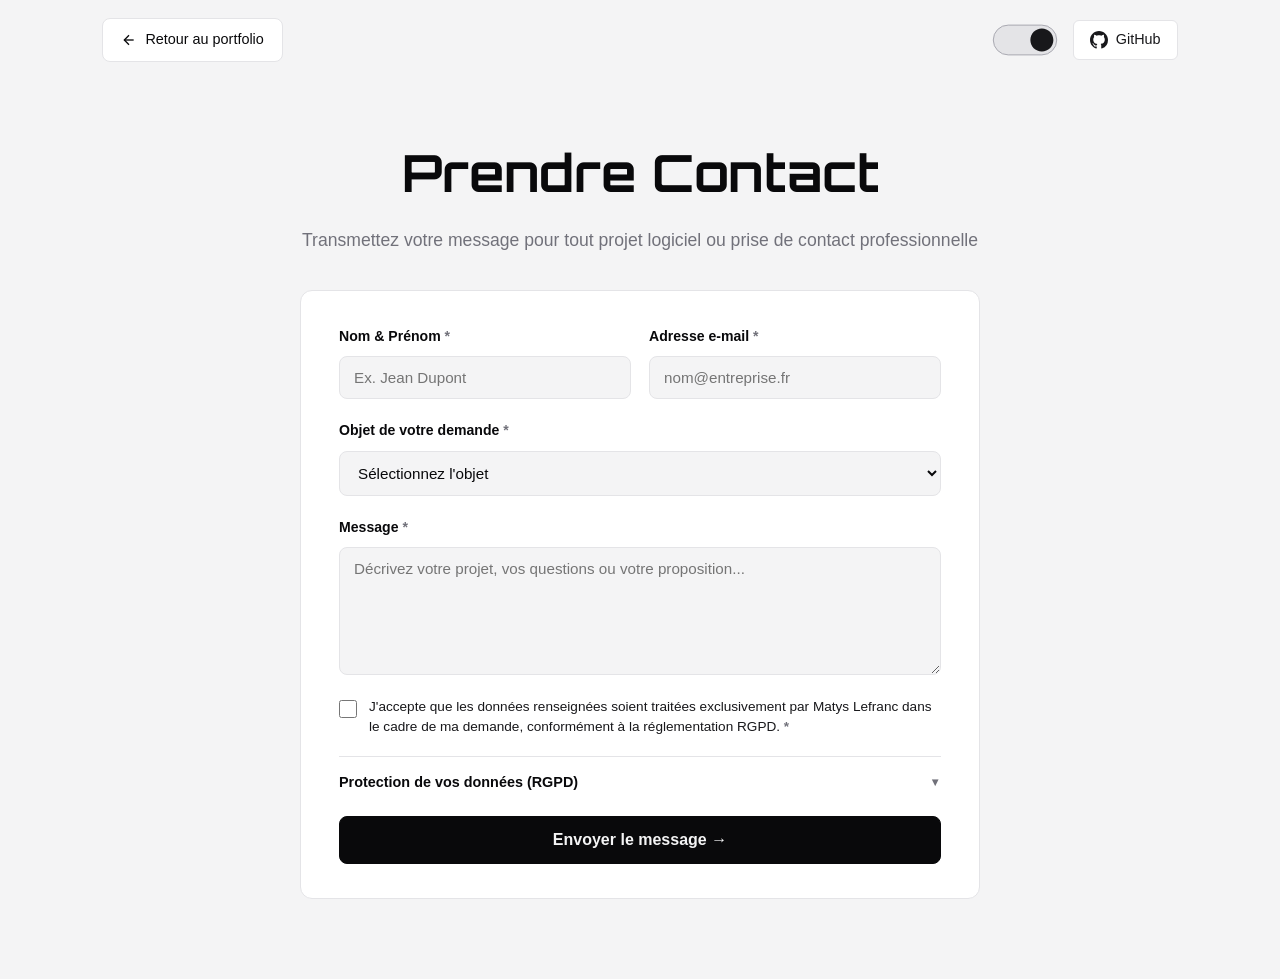
==== contact.html @ 24ade95f "feat: carrousel de competences epure, integration formulaire formsubmit et accordeon rgpd" ====
<!DOCTYPE html>
<html lang="fr">
<head>
    <meta charset="UTF-8">
    <meta name="viewport" content="width=device-width, initial-scale=1.0">
    <meta name="description" content="Formulaire de contact sécurisé et conforme RGPD — Matys Lefranc, Développeur Full-Stack & Logiciel.">
    <meta name="author" content="Matys Lefranc">
    <meta name="theme-color" content="#09090b">

    <link rel="icon" href="data:image/svg+xml,<svg xmlns='http://www.w3.org/2000/svg' viewBox='0 0 100 100'><rect width='100' height='100' rx='22' fill='%23111116'/><text x='50%' y='58%' dominant-baseline='middle' text-anchor='middle' font-family='sans-serif' font-weight='700' font-size='54' fill='%23ffffff'>M</text></svg>">

    <title>Contact & Formulaire RGPD | Matys Lefranc</title>

    <link rel="preconnect" href="https://fonts.googleapis.com">
    <link rel="preconnect" href="https://fonts.gstatic.com" crossorigin>
    <link href="https://fonts.googleapis.com/css2?family=Orbitron:wght@500;700&display=swap" rel="stylesheet">
    <link rel="stylesheet" href="style_main.css">

    <script>
        (function() {
            var saved = localStorage.getItem('theme');
            var prefersDark = window.matchMedia('(prefers-color-scheme: dark)').matches;
            var theme = saved || (prefersDark ? 'dark' : 'light');
            document.documentElement.setAttribute('data-theme', theme);
        })();
    </script>
</head>
<body>
    <header>
        <a href="index.html#contact" class="back-link" style="margin-bottom: 0;">
            <svg width="16" height="16" viewBox="0 0 24 24" fill="none" stroke="currentColor" stroke-width="2" style="vertical-align: middle;"><line x1="19" y1="12" x2="5" y2="12"></line><polyline points="12 19 5 12 12 5"></polyline></svg>
            Retour au portfolio
        </a>

        <div class="header-links">
            <button id="theme-toggle" class="robot-theme-toggle" aria-label="Changer de thème">
                <svg class="robot-switch-svg" id="mainSVG" xmlns="http://www.w3.org/2000/svg" viewBox="254 228 295 144">
                    <defs>
                        <clipPath id="panelMask">
                            <rect x="258.81" y="232.96" width="285.52" height="134.08" rx="67.04" ry="67.04" />
                        </clipPath>
                    </defs>
                    <g id="whole">
                        <rect id="panel" x="258.81" y="232.96" width="285.52" height="134.08" rx="67.04" ry="67.04" />
                        <path id="toggle" d="m425.68,300c0,28.58,23.16,51.75,51.74,51.76,28.58,0,51.75-23.16,51.76-51.74v-.02c0-28.58-23.16-51.75-51.74-51.76-28.58,0-51.75,23.16-51.76,51.74v.02Z" />
                    </g>
                    <g clip-path="url(#panelMask)">
                        <g id="bothHands">
                            <g class="robotHand" id="robotHand">
                                <path d="m207.94,347.16c-.01,4.37-3.56,7.9-7.93,7.88-.01,0-.02,0-.03,0l-28.72-.15c-20.4-.1-23.93-8.03-35.61-8.1-6.02-.03-10.87-4.93-10.84-10.95,0,0,0,0,0,0l.12-24.7c.03-5.03,3.22-9.51,7.97-11.17,4.41-1.82,8.28-4.74,11.22-8.49l.12-.12c6.13-6.66,12.98-14.18,33.19-14.1,13.63.07,18.99,4.57,18.94,14.36l50.99.25c4.38.02,7.91,3.59,7.88,7.96-.02,4.38-3.59,7.91-7.96,7.88l-39.1-.2c4.38.03,7.9,3.61,7.86,7.98s-3.61,7.9-7.98,7.86l-3.96-.02c4.38.02,7.91,3.59,7.88,7.96-.02,4.38-3.59,7.91-7.96,7.88l-3.96-.02c4.37.01,7.9,3.57,7.88,7.93,0,.01,0,.02,0,.04Z" fill="#d4d4d8"/>
                                <path d="m188.42,323.3l15.7.08" fill="none" stroke="#27272a" stroke-linecap="round" stroke-linejoin="round" stroke-width="3"/>
                                <path d="m185.16,307.44l23,.11" fill="none" stroke="#27272a" stroke-linecap="round" stroke-linejoin="round" stroke-width="3"/>
                                <path d="m184.53,339.13l15.54.08" fill="none" stroke="#27272a" stroke-linecap="round" stroke-linejoin="round" stroke-width="3"/>
                                <path d="m207.94,347.16c-.01,4.37-3.56,7.9-7.93,7.88-.01,0-.02,0-.03,0l-28.72-.15c-20.4-.1-23.93-8.03-35.61-8.1-6.02-.03-10.87-4.93-10.84-10.95,0,0,0,0,0,0l.12-24.7c.03-5.03,3.22-9.51,7.97-11.17,4.41-1.82,8.28-4.74,11.22-8.49l.12-.12c6.13-6.66,12.98-14.18,33.19-14.1,13.63.07,18.99,4.57,18.94,14.36l50.99.25c4.38.02,7.91,3.59,7.88,7.96-.02,4.38-3.59,7.91-7.96,7.88l-39.1-.2c4.38.03,7.9,3.61,7.86,7.98s-3.61,7.9-7.98,7.86l-3.96-.02c4.38.02,7.91,3.59,7.88,7.96-.02,4.38-3.59,7.91-7.96,7.88l-3.96-.02c4.37.01,7.9,3.57,7.88,7.93,0,.01,0,.02,0,.04Z" fill="none" stroke="#27272a" stroke-linecap="round" stroke-linejoin="round" stroke-width="3"/>
                                <path d="m196.35,291.65l-17.83-.09-34.3-.17" fill="none" stroke="#27272a" stroke-linecap="round" stroke-linejoin="round" stroke-width="3"/>
                                <path d="m234.2,291.94l-.08,15.73" fill="none" stroke="#27272a" stroke-linecap="round" stroke-linejoin="round" stroke-width="3"/>
                                <path d="m217.97,291.86l-.08,15.73" fill="none" stroke="#27272a" stroke-linecap="round" stroke-linejoin="round" stroke-width="3"/>
                                <path d="m187.83,278.66l-9.31,12.9" fill="none" stroke="#27272a" stroke-linecap="round" stroke-linejoin="round" stroke-width="3"/>
                                <path d="m124.93,308.71l-.14,27.73-12.36-.06.14-27.73,12.36.06Z" fill="#71717a" stroke="#27272a" stroke-linecap="round" stroke-linejoin="round" stroke-width="3"/>
                                <path d="m12.3,299.62c20.63-7.68,52.04-4.07,66.03-1.65l27.08,2.04c4.08.38,7.19,3.83,7.16,7.93l-.14,29.11c0,4.11-3.16,7.53-7.25,7.87,0,0-19.39,4.77-25.06,4.91-5.67.14-37.78,2.37-67.83-3.02v-47.19Z" fill="#ffffff"/>
                                <path d="m110.82,340.63l-.06-10.17c-.46,3.01-3.38,5.42-7.11,5.71l-27.08,1.7c-13.99,2-45.4,5.01-66.03-1.37v11.03c21.48,3.19,53.06,4.37,67.05,2.36l23.74-4.06c4.08-.32,8.09-1.22,9.49-5.21Z" fill="#f4f4f5"/>
                                <path d="m169.45,354.84c17.8-9.9,24.21-32.35,14.31-50.15-2.97-5.34-7.22-9.86-12.37-13.15l-27.18-.14v-.02s-.12.12-.12.12c-2.95,3.75-6.81,6.68-11.22,8.49-4.75,1.66-7.94,6.13-7.97,11.17l-.12,24.7c-.03,6.02,4.82,10.92,10.84,10.95,0,0,0,0,0,0,11.33.06,14.99,7.53,33.82,8.07v-.04Z" fill="#ffffff" stroke="#27272a" stroke-miterlimit="10" stroke-width="1.99"/>
                                <path d="m169.33,354.96v.03c-9.42-.28-15.04-2.28-19.73-4.22-4.68-1.94-8.44-3.82-14.1-3.85-6.02-.03-10.87-4.94-10.84-10.96l.04-8.66c.48,5.54,5.11,9.91,10.8,9.94,5.66.03,9.42,1.92,14.1,3.86s10.31,3.95,19.72,4.22v-.03c10.61-5.9,17.18-16.25,18.66-27.42,1.93,14.57-5.02,29.51-18.65,37.09Z" fill="#f4f4f5"/>
                                <path d="m171.4,291.52l-15.26-.08h0s15.26.08,15.26.08h0Z" fill="#f4f4f5" stroke="#27272a" stroke-miterlimit="10" stroke-width="1.99"/>
                                <path d="m144.22,291.39h0s.01-.01.01-.01h-.02Z" fill="#f4f4f5" stroke="#27272a" stroke-miterlimit="10" stroke-width="1.99"/>
                                <path d="m169.45,354.84c17.8-9.9,24.21-32.35,14.31-50.15-2.97-5.34-7.22-9.86-12.37-13.15l-27.18-.14v-.02s-.12.12-.12.12c-2.95,3.75-6.81,6.68-11.22,8.49-4.75,1.66-7.94,6.13-7.97,11.17l-.12,24.7c-.03,6.02,4.82,10.92,10.84,10.95,0,0,0,0,0,0,11.33.06,14.99,7.53,33.82,8.07" fill="none" stroke="#27272a" stroke-linecap="round" stroke-linejoin="round" stroke-width="3"/>
                                <path d="m12.3,299.62c20.63-7.68,52.04-4.07,66.03-1.65l27.08,2.04c4.08.38,7.19,3.83,7.16,7.93l-.14,29.11c0,4.11-3.16,7.53-7.25,7.87,0,0-19.39,4.77-25.06,4.91-5.67.14-37.78,2.37-67.83-3.02v-47.19Z" fill="none" stroke="#27272a" stroke-linecap="round" stroke-linejoin="round" stroke-width="3"/>
                            </g>
                            <g class="robotHand" id="robotHand2">
                                <g id="robotThumb">
                                    <path d="m140.4,300.32l21.95-49.78c1.98-4.22,7-6,11.21-3.98,4.21,2.02,6.02,7.08,4.04,11.3l-17.86,44.29s-8.96,5.88-19.35-1.83Z" fill="#d4d4d8" stroke="#27272a" stroke-linecap="round" stroke-linejoin="round" stroke-width="2.56"/>
                                    <path d="m140.4,300.32c7.88,4.69,17.71,6.01,19.35,1.83,2.23-5.69,7.32-18.71,7.32-18.71-.34-.48-8.08-10.16-17-4.97l-9.66,21.85Z" fill="#d4d4d8" stroke="#27272a" stroke-linecap="round" stroke-linejoin="round" stroke-width="2.56"/>
                                    <path d="m173.78,267.42c-4.02-6.5-9.2-8.94-15.42-7.81" fill="none" stroke="#27272a" stroke-linecap="round" stroke-linejoin="round" stroke-width="2.56"/>
                                </g>
                                <polyline points="196.35 291.65 178.52 291.56 144.23 291.39 144.22 291.39" fill="none" stroke="#27272a" stroke-linecap="round" stroke-linejoin="round" stroke-width="3"/>
                                <path d="m171.4,291.52l-15.26-.08h0s15.26.08,15.26.08h0Z" fill="#f4f4f5" stroke="#27272a" stroke-miterlimit="10" stroke-width="1.99"/>
                                <path d="m144.22,291.39h0s.01-.01.01-.01h-.02Z" fill="#f4f4f5" stroke="#27272a" stroke-miterlimit="10" stroke-width="1.99"/>
                                <g id="robotThumbArm">
                                    <path d="m207.94,347.16c-.01,4.37-3.56,7.9-7.93,7.88-.01,0-.02,0-.03,0l-28.72-.15c-20.4-.1-23.93-8.03-35.61-8.1-6.02-.03-10.87-4.93-10.84-10.95,0,0,0,0,0,0l.12-24.7c.03-5.03,3.22-9.51,7.97-11.17,4.41-1.82,8.28-4.74,11.22-8.49l.12-.12c16.66.11,38.94.27,52.13.26l8.99.25c4.38.02,7.91,3.59,7.88,7.96-.02,4.38-3.59,7.91-7.96,7.88l2.9-.2c4.38.03,7.9,3.61,7.86,7.98s-3.61,7.9-7.98,7.86l-3.96-.02c4.38.02,7.91,3.59,7.88,7.96-.02,4.38-3.59,7.91-7.96,7.88l-3.96-.02c4.37.01,7.9,3.57,7.88,7.93,0,.01,0,.02,0,.04Z" fill="#d4d4d8"/>
                                <path d="m188.42,323.3l15.7.08" fill="none" stroke="#27272a" stroke-linecap="round" stroke-linejoin="round" stroke-width="3"/>
                                <path d="m185.16,307.44l23,.11" fill="none" stroke="#27272a" stroke-linecap="round" stroke-linejoin="round" stroke-width="3"/>
                                <path d="m184.53,339.13l15.54.08" fill="none" stroke="#27272a" stroke-linecap="round" stroke-linejoin="round" stroke-width="3"/>
                                <path d="m124.93,308.71l-.14,27.73-12.36-.06.14-27.73,12.36.06Z" fill="#71717a" stroke="#27272a" stroke-linecap="round" stroke-linejoin="round" stroke-width="3"/>
                                <path d="m12.3,299.62c20.63-7.68,52.04-4.07,66.03-1.65l27.08,2.04c4.08.38,7.19,3.83,7.16,7.93l-.14,29.11c0,4.11-3.16,7.53-7.25,7.87,0,0-19.39,4.77-25.06,4.91-5.67.14-37.78,2.37-67.83-3.02v-47.19Z" fill="#ffffff"/>
                                <path d="m110.82,340.63l-.06-10.17c-.46,3.01-3.38,5.42-7.11,5.71l-27.08,1.7c-13.99,2-45.4,5.01-66.03-1.37v11.03c21.48,3.19,53.06,4.37,67.05,2.36l23.74-4.06c4.08-.32,8.09-1.22,9.49-5.21Z" fill="#f4f4f5"/>
                                </g>
                            </g>
                        </g>
                    </g>
                </svg>
            </button>
            <a href="https://github.com/MATYS9823" target="_blank" rel="noopener noreferrer" class="header-github-link">
                <svg width="18" height="18" viewBox="0 0 24 24" fill="currentColor"><path d="M12 0C5.37 0 0 5.37 0 12c0 5.31 3.435 9.795 8.205 11.385.6.105.825-.255.825-.57 0-.285-.015-1.23-.015-2.235-3.015.555-3.795-.735-4.035-1.41-.135-.345-.72-1.41-1.23-1.695-.42-.225-1.02-.78-.015-.795.945-.015 1.62.87 1.845 1.23 1.08 1.815 2.805 1.305 3.495.99.105-.78.42-1.305.765-1.605-2.67-.3-5.46-1.335-5.46-5.925 0-1.305.465-2.385 1.23-3.225-.12-.3-.54-1.53.12-3.18 0 0 1.005-.315 3.3 1.23.96-.27 1.98-.405 3-.405s2.04.135 3 .405c2.295-1.56 3.3-1.23 3.3-1.23.66 1.65.24 2.88.12 3.18.765.84 1.23 1.905 1.23 3.225 0 4.605-2.805 5.625-5.475 5.925.435.375.81 1.095.81 2.22 0 1.605-.015 2.895-.015 3.3 0 .315.225.69.825.57A12.02 12.02 0 0024 12c0-6.63-5.37-12-12-12z"/></svg>
                GitHub
            </a>
        </div>
    </header>

    <div class="container contact-page-container">
        <div class="project-hero-header">
            <h1 class="project-main-title">Prendre Contact</h1>
            <p class="subtitle">Transmettez votre message pour tout projet logiciel ou prise de contact professionnelle</p>
        </div>

        <div class="contact-form-wrapper">
            <div class="contact-form-card">
                <form id="contact-form" action="https://formsubmit.co/ajax/matys0pro@gmail.com" method="POST" novalidate>
                    <input type="hidden" name="_captcha" value="false">
                    <input type="hidden" name="_template" value="table">
                    <input type="hidden" name="_subject" value="Nouveau message depuis le portfolio — Matys Lefranc">
                    <div class="form-row">
                        <div class="form-group">
                            <label for="form-name">Nom & Prénom <span class="required-mark">*</span></label>
                            <input type="text" id="form-name" name="name" required placeholder="Ex. Jean Dupont" autocomplete="name">
                        </div>

                        <div class="form-group">
                            <label for="form-email">Adresse e-mail <span class="required-mark">*</span></label>
                            <input type="email" id="form-email" name="email" required placeholder="nom@entreprise.fr" autocomplete="email">
                        </div>
                    </div>

                    <div class="form-group">
                        <label for="form-subject">Objet de votre demande <span class="required-mark">*</span></label>
                        <select id="form-subject" name="subject" required>
                            <option value="" disabled selected>Sélectionnez l'objet</option>
                            <option value="projet">Collaboration sur un projet technique</option>
                            <option value="stage">Proposition de stage</option>
                            <option value="alternance">Opportunité d'alternance</option>
                            <option value="autre">Autre demande professionnelle</option>
                        </select>
                    </div>

                    <div class="form-group">
                        <label for="form-message">Message <span class="required-mark">*</span></label>
                        <textarea id="form-message" name="message" rows="6" required placeholder="Décrivez votre projet, vos questions ou votre proposition..."></textarea>
                    </div>

                    <div class="form-checkbox-group">
                        <input type="checkbox" id="rgpd-consent" name="rgpd_consent" required>
                        <label for="rgpd-consent">
                            J'accepte que les données renseignées soient traitées exclusivement par Matys Lefranc dans le cadre de ma demande, conformément à la réglementation RGPD. <span class="required-mark">*</span>
                        </label>
                    </div>

                    <details class="rgpd-accordion">
                        <summary class="rgpd-summary">
                            <span>Protection de vos données (RGPD)</span>
                            <span class="rgpd-arrow">▼</span>
                        </summary>
                        <div class="rgpd-details-content">
                            <p><strong>Responsable du traitement :</strong> Matys Lefranc (Étudiant BUT Informatique, IUT 2 Grenoble).</p>
                            <p><strong>Finalité :</strong> Traitement et réponse exclusive aux sollicitations transmises via ce formulaire.</p>
                            <p><strong>Non-transmission :</strong> Aucune donnée n'est cédée, vendue ou transmise à un tiers ni exploitée commercialement.</p>
                            <p><strong>Durée de conservation :</strong> Les données sont conservées uniquement le temps nécessaire aux échanges (1 an maximum).</p>
                            <p><strong>Vos droits :</strong> Droit d'accès, de rectification et d'effacement sur simple demande par e-mail à <code>matys0pro@gmail.com</code>.</p>
                        </div>
                    </details>

                    <div class="form-actions">
                        <button type="submit" class="btn btn-primary btn-submit" id="submit-btn">
                            Envoyer le message →
                        </button>
                    </div>

                    <div id="form-feedback" class="form-feedback" aria-live="polite"></div>
                </form>
            </div>
        </div>
    </div>

    <script src="https://cdn.jsdelivr.net/npm/gsap@3.12.5/dist/gsap.min.js"></script>
    <script src="script.js"></script>
</body>
</html>
---- style_main.css ----
:root {
    --bg: #09090b;
    --bg-secondary: #121214;
    --card-bg: #121215;
    --card-hover-bg: #18181b;
    --card-border: #232326;
    --card-hover-border: #3f3f46;
    --accent: #ffffff;
    --accent-subtle: #e4e4e7;
    --muted: #a1a1aa;
    --text: #e4e4e7;
    --text-strong: #ffffff;
    --badge-bg: #18181b;
    --badge-border: #27272a;
    --header-bg: #09090b;
    --panel-bg: #18181b;
    --panel-border: #3f3f46;
    --toggle-fill: #ffffff;
    --transition: all 0.22s cubic-bezier(0.16, 1, 0.3, 1);
}

html[data-theme="light"] {
    color-scheme: light;
    --bg: #f4f4f5;
    --bg-secondary: #e4e4e7;
    --card-bg: #ffffff;
    --card-hover-bg: #fafafa;
    --card-border: #e4e4e7;
    --card-hover-border: #a1a1aa;
    --accent: #09090b;
    --accent-subtle: #27272a;
    --muted: #71717a;
    --text: #18181b;
    --text-strong: #09090b;
    --badge-bg: #f4f4f5;
    --badge-border: #e4e4e7;
    --header-bg: #f4f4f5;
    --panel-bg: #e4e4e7;
    --panel-border: #a1a1aa;
    --toggle-fill: #18181b;
}

*, *::before, *::after {
    margin: 0;
    padding: 0;
    box-sizing: border-box;
}

html {
    scroll-behavior: smooth;
    color-scheme: dark;
}

html[data-theme="light"] {
    color-scheme: light;
}

body {
    background-color: var(--bg);
    color: var(--text);
    font-family: -apple-system, BlinkMacSystemFont, "Segoe UI", Roboto, "Helvetica Neue", Arial, sans-serif;
    line-height: 1.65;
    overflow-x: hidden;
    position: relative;
}

main, header, footer, .container {
    position: relative;
    z-index: 1;
}

header {
    padding: 18px 8%;
    display: flex;
    justify-content: space-between;
    align-items: center;
    background-color: var(--header-bg);
    border-bottom: none;
    position: sticky;
    top: 0;
    z-index: 1000;
}

.logo-container {
    display: flex;
    align-items: center;
    gap: 14px;
    text-decoration: none;
    color: inherit;
}

.logo-box {
    width: 36px;
    height: 36px;
    display: flex;
    align-items: center;
    justify-content: center;
    border: 1px solid var(--card-border);
    border-radius: 8px;
    font-family: 'Orbitron', sans-serif;
    font-size: 1.1rem;
    font-weight: 700;
    color: var(--text-strong);
    background: var(--card-bg);
    transition: var(--transition);
}

.logo-container:hover .logo-box {
    border-color: var(--card-hover-border);
}

.logo-text {
    font-family: 'Orbitron', sans-serif;
    letter-spacing: 2px;
    font-size: 0.95rem;
    font-weight: 600;
    color: var(--text-strong);
}

.header-links {
    display: flex;
    align-items: center;
    gap: 14px;
}

.robot-theme-toggle {
    display: inline-flex;
    align-items: center;
    justify-content: center;
    width: 68px;
    height: 32px;
    background: transparent;
    border: none;
    padding: 0;
    cursor: pointer;
    -webkit-tap-highlight-color: transparent;
    outline: none;
}

.robot-switch-svg {
    width: 100%;
    height: 100%;
    overflow: visible;
}

#panel {
    fill: var(--panel-bg);
    stroke: var(--panel-border);
    stroke-width: 4px;
    transition: fill 0.25s ease, stroke 0.25s ease;
}

#toggle {
    fill: var(--toggle-fill);
    cursor: pointer;
    transition: fill 0.25s ease;
}

#robotHand2 {
    opacity: 0;
}

.header-github-link {
    display: inline-flex;
    align-items: center;
    gap: 8px;
    color: var(--text);
    text-decoration: none;
    font-size: 0.9rem;
    font-weight: 500;
    padding: 7px 16px;
    border-radius: 6px;
    border: 1px solid var(--card-border);
    background: var(--card-bg);
    transition: var(--transition);
}

.header-github-link:hover {
    color: var(--text-strong);
    border-color: var(--card-hover-border);
    background: var(--card-hover-bg);
}

.dot-nav {
    position: fixed;
    right: 25px;
    top: 50%;
    transform: translateY(-50%);
    z-index: 2000;
}

.dot-nav ul {
    list-style: none;
    display: flex;
    flex-direction: column;
    gap: 18px;
}

.dot-nav a {
    display: flex;
    align-items: center;
    justify-content: flex-end;
    text-decoration: none;
    padding: 4px;
}

.dot-label {
    color: var(--text);
    background: var(--card-bg);
    padding: 5px 12px;
    border-radius: 6px;
    margin-right: 14px;
    font-size: 0.8rem;
    font-weight: 500;
    opacity: 0;
    transform: translateX(12px);
    transition: var(--transition);
    border: 1px solid var(--card-border);
    pointer-events: none;
    white-space: nowrap;
}

.dot {
    width: 8px;
    height: 8px;
    background-color: var(--muted);
    border-radius: 50%;
    opacity: 0.4;
    transition: var(--transition);
}

.dot-nav a:hover .dot-label {
    opacity: 1;
    transform: translateX(0);
}

.dot-nav a:hover .dot {
    opacity: 0.8;
    transform: scale(1.2);
}

.dot-nav a.active .dot {
    background-color: var(--accent);
    opacity: 1;
    transform: scale(1.4);
}

.hero {
    min-height: 75vh;
    display: flex;
    align-items: center;
    justify-content: center;
    padding: 50px 8%;
    text-align: center;
}

.hero-content {
    max-width: 950px;
    margin: 0 auto;
}

.hero h1 {
    font-family: 'Orbitron', sans-serif;
    font-size: clamp(2.4rem, 6vw, 4.4rem);
    font-weight: 700;
    text-transform: uppercase;
    letter-spacing: 3px;
    line-height: 1.15;
    margin-bottom: 24px;
    color: var(--text-strong);
}

.hero-description {
    font-size: 1.08rem;
    color: var(--muted);
    margin-bottom: 35px;
    line-height: 1.75;
    max-width: 720px;
    margin-left: auto;
    margin-right: auto;
}

.hero-cta {
    display: flex;
    gap: 16px;
    justify-content: center;
    flex-wrap: wrap;
}

.btn {
    display: inline-flex;
    align-items: center;
    justify-content: center;
    gap: 8px;
    padding: 12px 28px;
    border-radius: 8px;
    text-decoration: none;
    font-weight: 600;
    font-size: 0.95rem;
    transition: var(--transition);
    cursor: pointer;
    border: 1px solid transparent;
}

.btn-primary {
    background-color: var(--text-strong);
    color: var(--bg);
    border-color: var(--text-strong);
}

.btn-primary:hover {
    opacity: 0.92;
    transform: translateY(-2px);
}

.btn-secondary {
    background: var(--card-bg);
    color: var(--text-strong);
    border-color: var(--card-border);
}

.btn-secondary:hover {
    background: var(--card-hover-bg);
    border-color: var(--card-hover-border);
}

.section-container {
    max-width: 1240px;
    margin: 0 auto;
    padding: 0 6%;
}

.about-section,
.specialization-section,
.projects-section,
.skills-section,
.contact-section {
    padding: 70px 0;
    border-top: none;
}

.section-title {
    font-family: 'Orbitron', sans-serif;
    font-size: clamp(1.8rem, 4vw, 2.5rem);
    font-weight: 700;
    text-transform: uppercase;
    letter-spacing: 2px;
    color: var(--text-strong);
    text-align: center;
    margin-bottom: 45px;
    position: relative;
}

.about-grid {
    display: grid;
    grid-template-columns: 1.2fr 0.8fr;
    gap: 40px;
    align-items: center;
}

.about-text p {
    color: var(--text);
    line-height: 1.8;
    margin-bottom: 18px;
    font-size: 1.02rem;
}

.about-text strong {
    color: var(--text-strong);
}

.about-highlights {
    display: grid;
    grid-template-columns: 1fr 1fr;
    gap: 16px;
}

.highlight-card {
    background: var(--card-bg);
    border: 1px solid var(--card-border);
    padding: 24px 20px;
    border-radius: 10px;
    text-align: center;
    transition: var(--transition);
}

.highlight-card:hover {
    border-color: var(--card-hover-border);
    background: var(--card-hover-bg);
}

.highlight-number {
    font-family: 'Orbitron', sans-serif;
    font-size: 2rem;
    font-weight: 700;
    color: var(--text-strong);
    display: block;
    margin-bottom: 6px;
}

.highlight-label {
    color: var(--muted);
    font-size: 0.85rem;
    font-weight: 500;
}

.spec-grid,
.skills-grid,
.contact-grid {
    display: grid;
    grid-template-columns: repeat(auto-fit, minmax(280px, 1fr));
    gap: 20px;
}

.projects-grid {
    display: grid;
    grid-template-columns: repeat(2, 1fr);
    gap: 20px;
}

.spec-card,
.project-card,
.skill-category,
.contact-card {
    background: var(--card-bg);
    border: 1px solid var(--card-border);
    padding: 22px 24px;
    border-radius: 10px;
    transition: var(--transition);
    display: flex;
    flex-direction: column;
    text-align: left;
    position: relative;
}

.spec-card:hover {
    border-color: var(--card-hover-border);
}

.project-card:hover {
    border-color: var(--card-hover-border);
    box-shadow: 0 4px 14px rgba(0, 0, 0, 0.12);
}

.skill-category:hover {
    border-color: var(--card-hover-border);
}

.contact-card:hover {
    border-color: var(--card-hover-border);
}

.spec-card h3,
.project-card h3,
.skill-category h3,
.contact-card h3 {
    color: var(--text-strong);
    font-size: 1.15rem;
    font-weight: 600;
    margin-bottom: 10px;
    line-height: 1.35;
}

.spec-card p,
.project-description,
.contact-card p {
    color: var(--muted);
    font-size: 0.9rem;
    line-height: 1.55;
    margin-bottom: 14px;
    flex-grow: 1;
}

.spec-techs {
    color: var(--accent-subtle);
    font-size: 0.82rem;
    font-weight: 500;
    padding-top: 12px;
}

.project-card.featured {
    grid-column: 1 / -1;
    border-color: var(--card-hover-border);
    background: var(--card-bg);
    padding: 24px 28px;
}

.project-card.featured .featured-inner {
    display: grid;
    grid-template-columns: 1.4fr 1fr;
    gap: 26px;
    align-items: center;
}

.featured-ribbon {
    display: inline-flex;
    align-items: center;
    gap: 6px;
    font-size: 0.7rem;
    font-weight: 600;
    text-transform: uppercase;
    letter-spacing: 1px;
    color: var(--text-strong);
    background: var(--badge-bg);
    border: 1px solid var(--card-border);
    padding: 3px 9px;
    border-radius: 4px;
    margin-bottom: 12px;
    width: fit-content;
}

.featured-highlights {
    list-style: none;
    padding: 0;
    margin: 0 0 16px 0;
}

.featured-highlights li {
    font-size: 0.86rem;
    color: var(--text);
    padding: 5px 0;
    position: relative;
    padding-left: 14px;
}

.featured-highlights li::before {
    content: "•";
    position: absolute;
    left: 0;
    color: var(--muted);
}

.project-header {
    display: flex;
    justify-content: space-between;
    align-items: flex-start;
    gap: 10px;
    margin-bottom: 8px;
}

.project-header h3 {
    margin: 0;
    font-size: 1.15rem;
    flex: 1;
}

.project-type {
    background: var(--badge-bg);
    color: var(--muted);
    padding: 3px 8px;
    border-radius: 4px;
    font-size: 0.72rem;
    font-weight: 600;
    letter-spacing: 0.5px;
    white-space: nowrap;
    border: 1px solid var(--badge-border);
}

.tech-stack {
    display: flex;
    flex-wrap: wrap;
    gap: 6px;
    margin-bottom: 14px;
}

.tech-badge {
    background: var(--badge-bg);
    color: var(--text);
    padding: 3px 8px;
    border-radius: 4px;
    font-size: 0.74rem;
    font-weight: 500;
    border: 1px solid var(--badge-border);
    transition: var(--transition);
    display: inline-flex;
    align-items: center;
    gap: 6px;
}

.tech-badge i {
    font-size: 0.95rem;
    color: currentColor;
    display: inline-flex;
    align-items: center;
    justify-content: center;
    line-height: 1;
}

.tech-badge:hover {
    border-color: var(--card-hover-border);
    color: var(--text-strong);
}

.project-links {
    display: flex;
    gap: 10px;
    flex-wrap: wrap;
    margin-top: auto;
    padding-top: 12px;
}

.project-link {
    display: inline-flex;
    align-items: center;
    gap: 6px;
    color: var(--text-strong);
    text-decoration: none;
    font-size: 0.84rem;
    font-weight: 600;
    padding: 7px 15px;
    border: 1px solid var(--card-border);
    border-radius: 6px;
    background: var(--card-bg);
    transition: var(--transition);
}

.project-link:hover {
    border-color: var(--card-hover-border);
    background: var(--card-hover-bg);
}

.project-link.primary {
    background: var(--badge-bg);
    border-color: var(--card-hover-border);
    color: var(--text-strong);
}

.project-link.primary:hover {
    background: var(--card-hover-bg);
}

.skill-badges {
    display: flex;
    flex-wrap: wrap;
    gap: 8px;
}

.skill-badge {
    background: var(--badge-bg);
    color: var(--text);
    padding: 7px 13px;
    border-radius: 8px;
    font-size: 0.85rem;
    font-weight: 500;
    border: 1px solid var(--badge-border);
    transition: var(--transition);
    display: inline-flex;
    align-items: center;
    gap: 8px;
}

.skill-badge i {
    font-size: 1.15rem;
    color: currentColor;
    display: inline-flex;
    align-items: center;
    justify-content: center;
    line-height: 1;
}

.skill-badge:hover {
    border-color: var(--card-hover-border);
    color: var(--text-strong);
    background: var(--card-hover-bg);
}

.carousel-tabs {
    display: flex;
    gap: 10px;
    margin-bottom: 28px;
    flex-wrap: wrap;
    justify-content: center;
}

.carousel-tab {
    background: var(--card-bg);
    border: 1px solid var(--card-border);
    color: var(--muted);
    padding: 10px 20px;
    border-radius: 8px;
    font-size: 0.9rem;
    font-weight: 600;
    cursor: pointer;
    transition: var(--transition);
}

.carousel-tab:hover {
    border-color: var(--card-hover-border);
    color: var(--text-strong);
}

.carousel-tab.active {
    background: var(--text-strong);
    color: var(--bg);
    border-color: var(--text-strong);
}

.skills-carousel-wrapper {
    overflow: hidden;
    position: relative;
    border-radius: 12px;
    border: 1px solid var(--card-border);
    background: var(--card-bg);
}

.skills-carousel-track {
    display: flex;
    transition: transform 0.4s cubic-bezier(0.16, 1, 0.3, 1);
    will-change: transform;
}

.skills-slide {
    min-width: 100%;
    flex-shrink: 0;
    box-sizing: border-box;
    padding: 34px 38px;
    display: flex;
    flex-direction: column;
}

.slide-header {
    margin-bottom: 24px;
}

.slide-info h3 {
    font-size: 1.3rem;
    font-weight: 700;
    color: var(--text-strong);
    margin-bottom: 5px;
}

.slide-info p {
    color: var(--muted);
    font-size: 0.9rem;
    line-height: 1.5;
}

.contact-hub-grid {
    display: grid;
    grid-template-columns: 1.25fr 0.95fr;
    gap: 26px;
    align-items: stretch;
}

.contact-main-card {
    background: var(--card-bg);
    border: 1px solid var(--card-border);
    border-radius: 12px;
    padding: 36px;
    display: flex;
    flex-direction: column;
    justify-content: space-between;
    transition: var(--transition);
}

.contact-main-card:hover {
    border-color: var(--card-hover-border);
}

.contact-main-card h3 {
    font-family: 'Orbitron', sans-serif;
    font-size: 1.5rem;
    color: var(--text-strong);
    margin-bottom: 12px;
}

.contact-main-card p {
    color: var(--muted);
    line-height: 1.65;
    margin-bottom: 28px;
    font-size: 0.98rem;
}

.contact-actions-row {
    display: flex;
    gap: 14px;
    flex-wrap: wrap;
}

.contact-side-cards {
    display: flex;
    flex-direction: column;
    gap: 12px;
}

.contact-action-card {
    display: flex;
    align-items: center;
    gap: 16px;
    background: var(--card-bg);
    border: 1px solid var(--card-border);
    border-radius: 10px;
    padding: 16px 20px;
    text-decoration: none;
    transition: var(--transition);
    color: var(--text);
}

.contact-action-card:hover {
    border-color: var(--card-hover-border);
    background: var(--card-hover-bg);
    transform: translateY(-2px);
}

.action-card-icon {
    width: 40px;
    height: 40px;
    border-radius: 8px;
    background: var(--badge-bg);
    border: 1px solid var(--badge-border);
    display: flex;
    align-items: center;
    justify-content: center;
    color: var(--text-strong);
    flex-shrink: 0;
}

.action-card-content {
    display: flex;
    flex-direction: column;
    flex-grow: 1;
    overflow: hidden;
}

.action-card-label {
    font-size: 0.72rem;
    text-transform: uppercase;
    letter-spacing: 0.5px;
    color: var(--muted);
    font-weight: 600;
    margin-bottom: 2px;
}

.action-card-value {
    font-size: 0.92rem;
    color: var(--text-strong);
    font-weight: 500;
    overflow: hidden;
    text-overflow: ellipsis;
    white-space: nowrap;
}

.action-card-arrow {
    font-size: 1.1rem;
    color: var(--muted);
    transition: var(--transition);
}

.contact-action-card:hover .action-card-arrow {
    color: var(--text-strong);
    transform: translate(2px, -2px);
}

.contact-page-container {
    max-width: 900px;
    margin: 0 auto;
    padding: 50px 24px 80px;
}

.contact-form-wrapper {
    max-width: 680px;
    margin: 0 auto;
}

.contact-form-card {
    background: var(--card-bg);
    border: 1px solid var(--card-border);
    border-radius: 12px;
    padding: 34px 38px;
}

.form-row {
    display: grid;
    grid-template-columns: 1fr 1fr;
    gap: 18px;
}

.form-group {
    margin-bottom: 20px;
    display: flex;
    flex-direction: column;
    gap: 8px;
}

.form-group label {
    font-size: 0.88rem;
    font-weight: 600;
    color: var(--text-strong);
}

.required-mark {
    color: var(--muted);
    font-weight: 700;
}

.form-group input,
.form-group select,
.form-group textarea {
    background: var(--badge-bg);
    border: 1px solid var(--card-border);
    color: var(--text-strong);
    font-family: inherit;
    font-size: 0.95rem;
    padding: 12px 14px;
    border-radius: 8px;
    transition: var(--transition);
    outline: none;
    width: 100%;
    box-sizing: border-box;
}

.form-group input:focus,
.form-group select:focus,
.form-group textarea:focus {
    border-color: var(--card-hover-border);
    background: var(--card-hover-bg);
}

.form-group select option {
    background: var(--card-bg);
    color: var(--text-strong);
}

.form-checkbox-group {
    display: flex;
    align-items: flex-start;
    gap: 12px;
    margin: 22px 0 16px;
    font-size: 0.85rem;
    color: var(--muted);
    line-height: 1.5;
}

.form-checkbox-group input[type="checkbox"] {
    margin-top: 3px;
    width: 18px;
    height: 18px;
    accent-color: var(--text-strong);
    cursor: pointer;
    flex-shrink: 0;
}

.form-checkbox-group label {
    cursor: pointer;
    color: var(--text);
}

.rgpd-accordion {
    margin: 18px 0 22px;
    padding-top: 14px;
    border-top: 1px solid var(--card-border);
}

.rgpd-summary {
    display: flex;
    align-items: center;
    justify-content: space-between;
    cursor: pointer;
    font-size: 0.9rem;
    font-weight: 600;
    color: var(--text-strong);
    list-style: none;
    user-select: none;
}

.rgpd-summary::-webkit-details-marker {
    display: none;
}

.rgpd-arrow {
    font-size: 0.72rem;
    transition: transform 0.2s ease;
    color: var(--muted);
}

.rgpd-accordion[open] .rgpd-arrow {
    transform: rotate(180deg);
}

.rgpd-details-content {
    margin-top: 14px;
    display: flex;
    flex-direction: column;
    gap: 9px;
}

.rgpd-details-content p {
    font-size: 0.86rem;
    color: var(--text);
    line-height: 1.55;
    margin: 0;
}

.rgpd-details-content strong {
    color: var(--text-strong);
}

.rgpd-details-content code {
    font-family: monospace;
    background: var(--badge-bg);
    padding: 2px 6px;
    border-radius: 4px;
    font-size: 0.82rem;
    color: var(--text-strong);
}

.form-actions {
    margin-top: 20px;
}

.btn-submit {
    width: 100%;
    padding: 14px 24px;
    font-size: 1rem;
    cursor: pointer;
}

.form-feedback {
    margin-top: 18px;
    padding: 14px 18px;
    border-radius: 8px;
    font-size: 0.9rem;
    display: none;
    line-height: 1.5;
}

.form-feedback.success {
    display: block;
    background: var(--badge-bg);
    border: 1px solid var(--card-hover-border);
    color: var(--text-strong);
}

.form-feedback.error {
    display: block;
    background: var(--badge-bg);
    border: 1px solid var(--card-hover-border);
    color: var(--text-strong);
}

footer {
    padding: 45px 8%;
    text-align: center;
    font-size: 0.88rem;
    border-top: none;
    color: var(--muted);
}

.container,
.container.project-detail-page {
    max-width: 1040px;
    margin: 0 auto;
    padding: 50px 24px 80px;
}

.back-link {
    display: inline-flex;
    align-items: center;
    gap: 8px;
    margin-bottom: 35px;
    padding: 9px 18px;
    background: var(--card-bg);
    border: 1px solid var(--card-border);
    border-radius: 8px;
    color: var(--text-strong);
    text-decoration: none;
    font-size: 0.9rem;
    font-weight: 500;
    transition: var(--transition);
}

.back-link:hover {
    border-color: var(--card-hover-border);
    background: var(--card-hover-bg);
}

.project-hero-header {
    text-align: center;
    margin-bottom: 35px;
}

.project-tag-pill {
    display: inline-block;
    background: var(--badge-bg);
    border: 1px solid var(--card-border);
    color: var(--text-strong);
    font-size: 0.8rem;
    font-weight: 600;
    padding: 5px 14px;
    border-radius: 9999px;
    margin-bottom: 15px;
    text-transform: uppercase;
    letter-spacing: 0.5px;
}

.container h1,
.project-main-title {
    font-family: 'Orbitron', sans-serif;
    font-size: clamp(2rem, 5vw, 3.2rem);
    font-weight: 700;
    color: var(--text-strong);
    margin-bottom: 12px;
    text-align: center;
}

.highlight-title {
    color: var(--accent-subtle);
}

.subtitle {
    text-align: center;
    color: var(--muted);
    margin-bottom: 30px;
    font-size: 1.1rem;
    max-width: 700px;
    margin-left: auto;
    margin-right: auto;
}

.project-actions {
    display: flex;
    gap: 14px;
    justify-content: center;
    margin-bottom: 45px;
    flex-wrap: wrap;
}

.project-actions a:not(.btn) {
    display: inline-flex;
    align-items: center;
    gap: 8px;
    padding: 11px 22px;
    border-radius: 8px;
    text-decoration: none;
    font-weight: 600;
    font-size: 0.95rem;
    transition: var(--transition);
    cursor: pointer;
    background: var(--card-bg);
    color: var(--text-strong);
    border: 1px solid var(--card-border);
}

.project-actions a:not(.btn):hover {
    border-color: var(--card-hover-border);
    background: var(--card-hover-bg);
}

.tech-metrics-bar {
    display: grid;
    grid-template-columns: repeat(auto-fit, minmax(200px, 1fr));
    gap: 15px;
    margin: 30px 0 45px;
}

.metric-item {
    background: var(--card-bg);
    border: 1px solid var(--card-border);
    border-radius: 10px;
    padding: 16px 20px;
    display: flex;
    flex-direction: column;
    gap: 5px;
}

.metric-label {
    font-size: 0.75rem;
    color: var(--muted);
    text-transform: uppercase;
    letter-spacing: 0.5px;
    font-weight: 600;
}

.metric-value {
    font-size: 0.95rem;
    font-weight: 600;
    color: var(--text-strong);
}

.section {
    margin: 45px 0;
}

.section h2 {
    font-size: 1.45rem;
    color: var(--text-strong);
    margin-bottom: 20px;
    padding-bottom: 10px;
    border-bottom: none;
    letter-spacing: 0.5px;
}

.info-card {
    background: var(--card-bg);
    border: 1px solid var(--card-border);
    padding: 28px;
    border-radius: 12px;
    margin: 20px 0;
    line-height: 1.7;
}

.info-card ul {
    margin-left: 20px;
    margin-top: 10px;
}

.info-card li {
    margin: 8px 0;
    color: var(--text);
}

.screenshot {
    background: var(--card-bg);
    border: 1px solid var(--card-border);
    padding: 25px;
    margin: 22px 0;
    border-radius: 12px;
    text-align: center;
}

.screenshot h3 {
    margin: 10px 0 6px 0;
    color: var(--text-strong);
    font-size: 1.1rem;
}

.screenshot p {
    color: var(--muted);
    margin-bottom: 15px;
    font-size: 0.9rem;
}

.content-grid {
    display: grid;
    grid-template-columns: 1fr 1fr;
    gap: 22px;
    margin: 25px 0;
}

.placeholder {
    background: var(--badge-bg);
    border: 1px solid var(--card-border);
    border-radius: 8px;
    margin: 10px 0;
    display: flex;
    align-items: center;
    justify-content: center;
    overflow: hidden;
    position: relative;
    cursor: pointer;
    transition: var(--transition);
}

.placeholder.diagram-view,
.placeholder:has(img[src$=".svg"]) {
    background: #ffffff !important;
    border-color: var(--card-border) !important;
    box-shadow: 0 4px 14px rgba(0, 0, 0, 0.15);
    padding: 12px;
}

.placeholder.diagram-view img,
.placeholder img[src$=".svg"] {
    background: #ffffff;
    padding: 8px;
    border-radius: 6px;
    max-width: 100%;
    max-height: 100%;
    width: 100%;
    height: auto;
    object-fit: contain;
}

.screenshot-thumb {
    width: 100%;
    height: 100%;
    object-fit: contain;
    display: block;
    border-radius: 6px;
    transition: transform 0.25s ease;
}

.placeholder:hover .screenshot-thumb {
    transform: scale(1.02);
}

.lightbox {
    position: fixed;
    inset: 0;
    z-index: 99999;
    background: rgba(0, 0, 0, 0.95);
    display: none;
    padding: 30px;
    box-sizing: border-box;
    align-items: center;
    justify-content: center;
}

.lightbox.open {
    display: flex;
}

.lightbox-inner {
    position: relative;
    max-width: 90vw;
    max-height: 90vh;
    display: flex;
    justify-content: center;
    align-items: center;
}

.lightbox-inner img {
    max-width: 100%;
    max-height: 85vh;
    object-fit: contain;
    border-radius: 8px;
    box-shadow: 0 10px 40px rgba(0, 0, 0, 0.8);
    border: 1px solid var(--card-border);
}

.lightbox-inner img.diagram-mode,
.lightbox-inner img[src$=".svg"] {
    background: #ffffff !important;
    padding: 24px;
    border-radius: 10px;
    box-shadow: 0 10px 50px rgba(0, 0, 0, 0.9);
    border: 1px solid #ffffff;
    max-width: 92vw;
    max-height: 85vh;
    width: auto;
    height: auto;
    object-fit: contain;
}

.lightbox-close {
    position: fixed;
    top: 25px;
    right: 30px;
    background: rgba(255, 255, 255, 0.1);
    color: #ffffff;
    border: 1px solid rgba(255, 255, 255, 0.2);
    width: 44px;
    height: 44px;
    border-radius: 50%;
    font-size: 26px;
    line-height: 1;
    display: flex;
    align-items: center;
    justify-content: center;
    cursor: pointer;
    z-index: 100000;
    transition: var(--transition);
}

.lightbox-close:hover {
    background: #ffffff;
    color: #000000;
}

.fade-in,
.fade-in-left,
.fade-in-right {
    opacity: 0;
    transform: translateY(16px);
    transition: opacity 0.5s cubic-bezier(0.16, 1, 0.3, 1), transform 0.5s cubic-bezier(0.16, 1, 0.3, 1);
    will-change: opacity, transform;
}

.fade-in-left {
    transform: translateX(-20px);
}

.fade-in-right {
    transform: translateX(20px);
}

.fade-in.visible,
.fade-in-left.visible,
.fade-in-right.visible {
    opacity: 1;
    transform: translate(0, 0);
}

.delay-1 { transition-delay: 0.08s; }
.delay-2 { transition-delay: 0.16s; }
.delay-3 { transition-delay: 0.24s; }
.delay-4 { transition-delay: 0.32s; }
.delay-5 { transition-delay: 0.4s; }

@media (prefers-reduced-motion: reduce) {
    .fade-in, .fade-in-left, .fade-in-right {
        opacity: 1 !important;
        transform: none !important;
        transition: none !important;
    }
}

@media (max-width: 900px) {
    .dot-nav { display: none; }
    
    .about-grid {
        grid-template-columns: 1fr;
        gap: 30px;
    }

    .content-grid {
        grid-template-columns: 1fr;
    }

    .spec-grid,
    .projects-grid,
    .skills-grid,
    .contact-grid {
        grid-template-columns: 1fr;
    }

    .project-header {
        flex-direction: column;
        align-items: flex-start;
    }

    .project-type {
        margin-top: 6px;
    }

    .contact-hub-grid {
        grid-template-columns: 1fr;
    }

    .form-row {
        grid-template-columns: 1fr;
    }
}

@media (max-width: 600px) {
    header {
        padding: 16px 5%;
    }

    .hero {
        min-height: 65vh;
        padding: 30px 5%;
    }

    .section-container {
        padding: 0 5%;
    }

    .about-highlights {
        grid-template-columns: 1fr;
    }

    .spec-card,
    .project-card,
    .skill-category,
    .contact-card {
        padding: 20px;
    }

    .btn {
        width: 100%;
    }

    .hero-cta {
        flex-direction: column;
        width: 100%;
    }

    .project-actions {
        flex-direction: column;
        width: 100%;
    }

    .project-actions .btn {
        width: 100%;
    }

    .skills-slide {
        padding: 22px 18px;
    }

    .slide-header {
        flex-direction: column;
        gap: 10px;
    }

    .carousel-tabs {
        overflow-x: auto;
        flex-wrap: nowrap;
        padding-bottom: 6px;
        justify-content: flex-start;
    }

    .contact-main-card,
    .contact-form-card {
        padding: 22px 18px;
    }
}
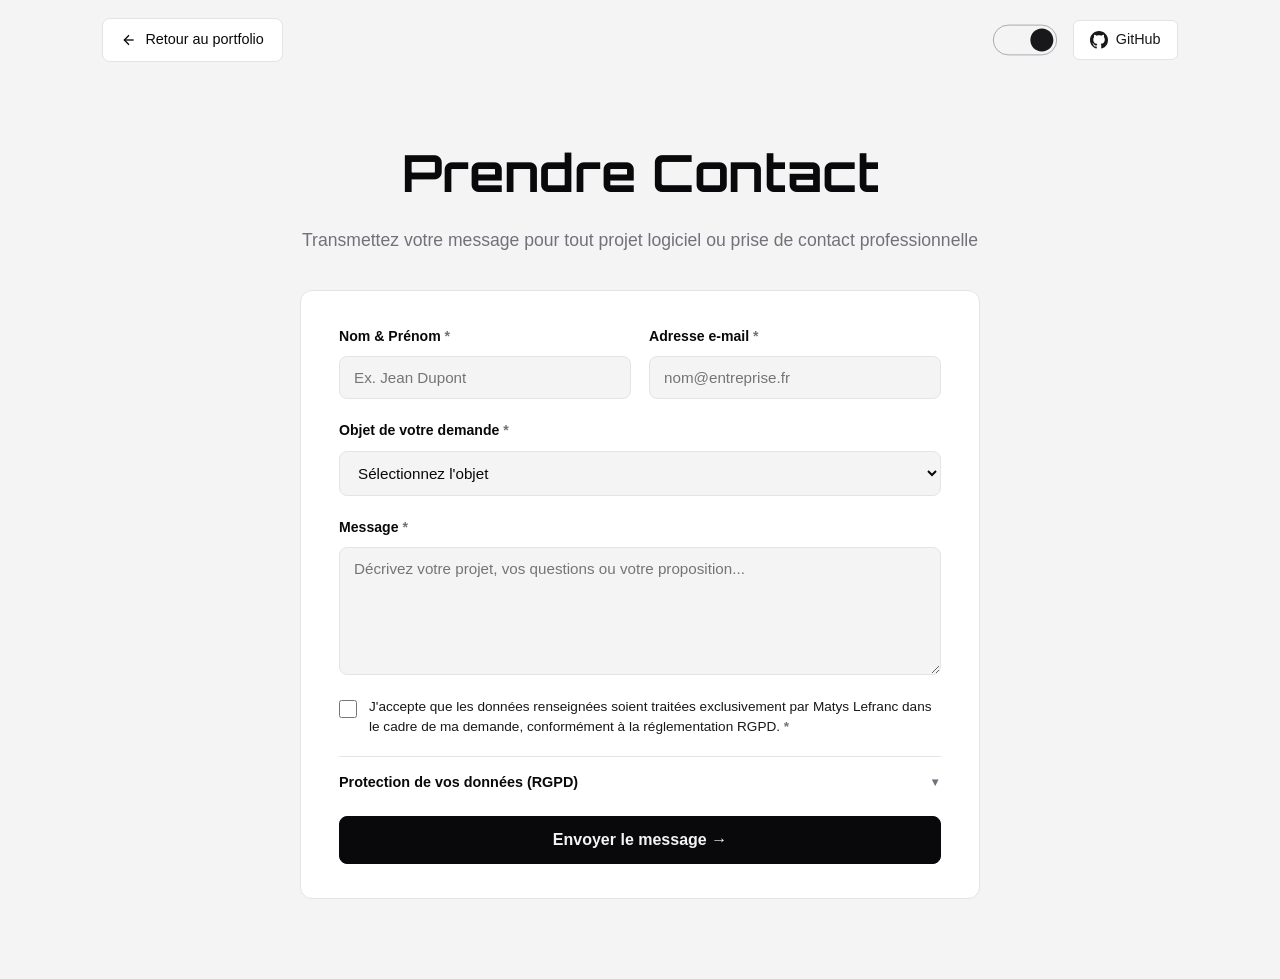
==== commit 277408e0: "Update contact form action URL" ====
--- a/contact.html
+++ b/contact.html
@@ -104,7 +104,7 @@
 
         <div class="contact-form-wrapper">
             <div class="contact-form-card">
-                <form id="contact-form" action="https://formsubmit.co/ajax/matys0pro@gmail.com" method="POST" novalidate>
+                <form id="contact-form" action="https://formsubmit.co/ajax/307d90ba1a1c20f3929727670a797c01" method="POST" novalidate>
                     <input type="hidden" name="_captcha" value="false">
                     <input type="hidden" name="_template" value="table">
                     <input type="hidden" name="_subject" value="Nouveau message depuis le portfolio — Matys Lefranc">
@@ -172,4 +172,4 @@
     <script src="https://cdn.jsdelivr.net/npm/gsap@3.12.5/dist/gsap.min.js"></script>
     <script src="script.js"></script>
 </body>
-</html>+</html>
--- a/style_main.css
+++ b/style_main.css
@@ -144,7 +144,7 @@
 }
 
 #panel {
-    fill: var(--panel-bg);
+    fill: #f4f4f5;
     stroke: var(--panel-border);
     stroke-width: 4px;
     transition: fill 0.25s ease, stroke 0.25s ease;
@@ -384,11 +384,6 @@
     transition: var(--transition);
 }
 
-.highlight-card:hover {
-    border-color: var(--card-hover-border);
-    background: var(--card-hover-bg);
-}
-
 .highlight-number {
     font-family: 'Orbitron', sans-serif;
     font-size: 2rem;
@@ -431,23 +426,6 @@
     flex-direction: column;
     text-align: left;
     position: relative;
-}
-
-.spec-card:hover {
-    border-color: var(--card-hover-border);
-}
-
-.project-card:hover {
-    border-color: var(--card-hover-border);
-    box-shadow: 0 4px 14px rgba(0, 0, 0, 0.12);
-}
-
-.skill-category:hover {
-    border-color: var(--card-hover-border);
-}
-
-.contact-card:hover {
-    border-color: var(--card-hover-border);
 }
 
 .spec-card h3,
@@ -586,11 +564,6 @@
     line-height: 1;
 }
 
-.tech-badge:hover {
-    border-color: var(--card-hover-border);
-    color: var(--text-strong);
-}
-
 .project-links {
     display: flex;
     gap: 10px;
@@ -658,12 +631,6 @@
     line-height: 1;
 }
 
-.skill-badge:hover {
-    border-color: var(--card-hover-border);
-    color: var(--text-strong);
-    background: var(--card-hover-bg);
-}
-
 .carousel-tabs {
     display: flex;
     gap: 10px;
@@ -751,10 +718,6 @@
     flex-direction: column;
     justify-content: space-between;
     transition: var(--transition);
-}
-
-.contact-main-card:hover {
-    border-color: var(--card-hover-border);
 }
 
 .contact-main-card h3 {
